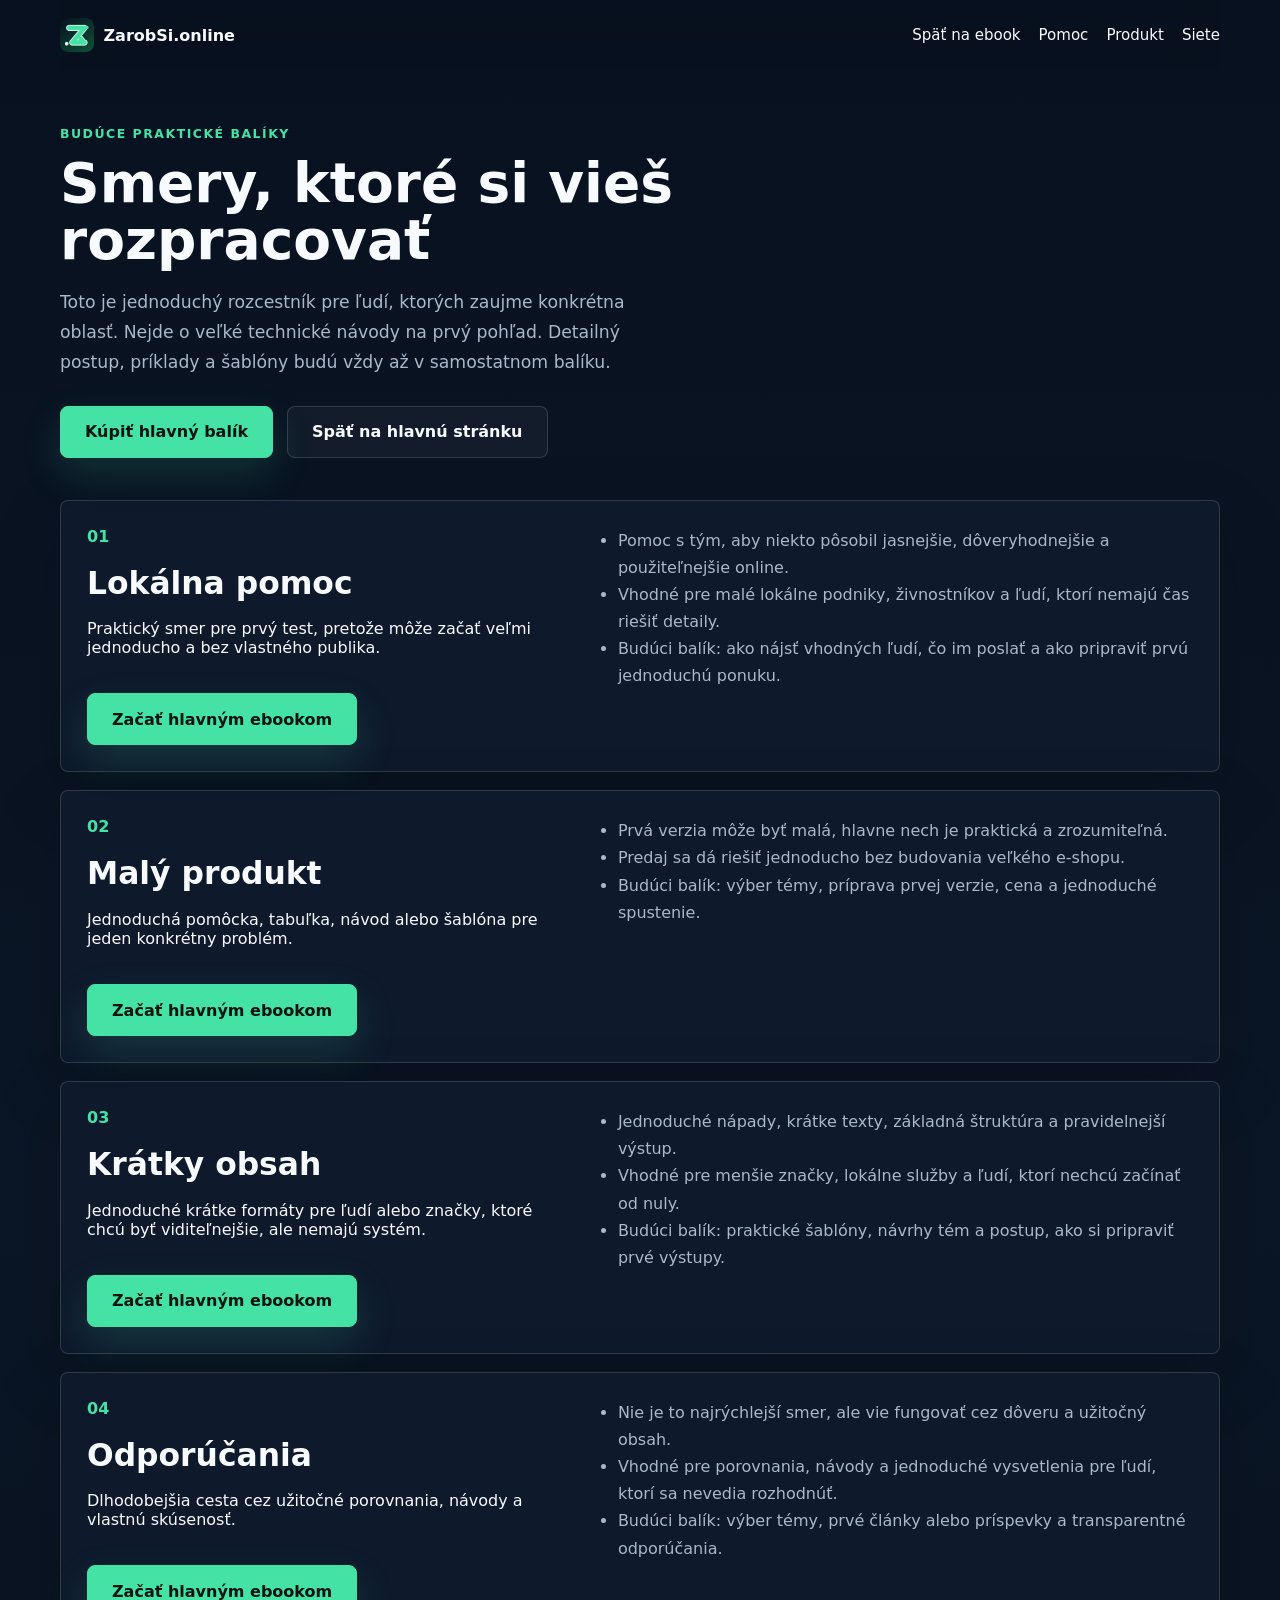
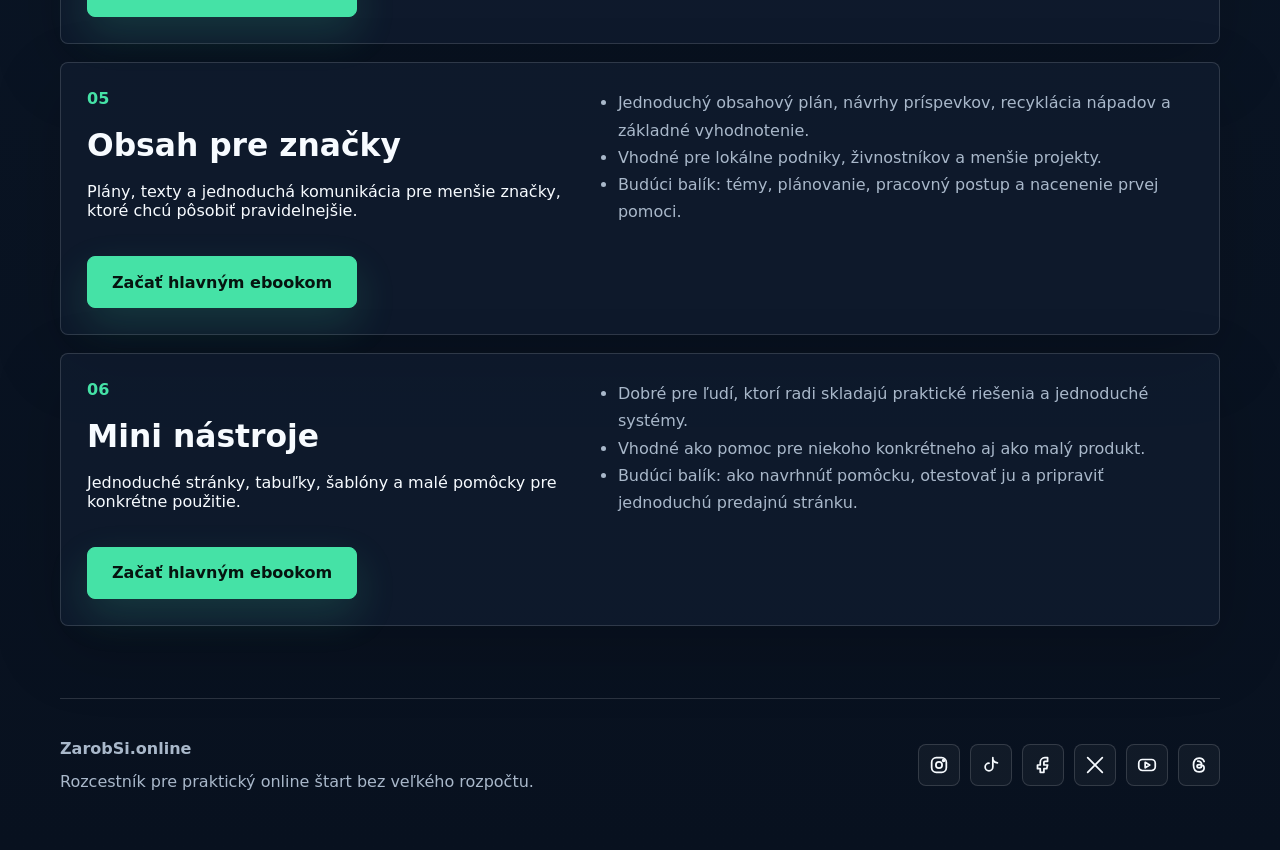
==== kategorie.html @ 27782a42 "Initial Cloudflare Pages site" ====
<!doctype html>
<html lang="sk">
  <head>
    <meta charset="utf-8">
    <meta name="viewport" content="width=device-width, initial-scale=1">
    <title>Smery jednoduchého online štartu | ZarobSi.online</title>
    <meta name="description" content="Prehľad oblastí, z ktorých si začiatočník môže vybrať prvý malý online test bez veľkého rozpočtu a bez zbytočného chaosu.">
    <meta name="robots" content="index, follow, max-snippet:-1, max-image-preview:large">
    <link rel="canonical" href="https://zarobsi.online/kategorie.html">
    <meta property="og:title" content="Smery jednoduchého online štartu | ZarobSi.online">
    <meta property="og:description" content="Vyber si oblasť, ktorú chceš neskôr rozpracovať do praktického balíka.">
    <meta property="og:type" content="website">
    <meta property="og:url" content="https://zarobsi.online/kategorie.html">
    <meta property="og:image" content="https://zarobsi.online/zarobsi-logo-clean-tube.png">
    <link rel="icon" href="/zarobsi-icon-clean-tube.png">
    <link rel="stylesheet" href="styles.css">
  </head>
  <body>
    <header class="nav">
      <a class="brand" href="index.html">
        <img src="/zarobsi-icon-clean-tube.png" alt="" aria-hidden="true">
        <span>ZarobSi.online</span>
      </a>
      <nav aria-label="Hlavná navigácia">
        <a href="index.html#obsah">Späť na ebook</a>
        <a href="#sluzby-pre-male-firmy">Pomoc</a>
        <a href="#digitalne-produkty">Produkt</a>
        <a href="#social">Siete</a>
      </nav>
    </header>

    <main>
      <section class="category-hero">
        <p class="eyebrow">Budúce praktické balíky</p>
        <h1>Smery, ktoré si vieš rozpracovať</h1>
        <p class="lead">Toto je jednoduchý rozcestník pre ľudí, ktorých zaujme konkrétna oblasť. Nejde o veľké technické návody na prvý pohľad. Detailný postup, príklady a šablóny budú vždy až v samostatnom balíku.</p>
        <div class="hero__actions">
          <a class="button" href="PAYHIP_CHECKOUT_LINK" target="_blank" rel="noreferrer">Kúpiť hlavný balík</a>
          <a class="button button--ghost" href="index.html">Späť na hlavnú stránku</a>
        </div>
      </section>

      <section class="category-list" aria-label="Detail kategórií">
        <article class="category-detail" id="sluzby-pre-male-firmy">
          <div>
            <span>01</span>
            <h2>Lokálna pomoc</h2>
            <p>Praktický smer pre prvý test, pretože môže začať veľmi jednoducho a bez vlastného publika.</p>
            <a class="button" href="PAYHIP_CHECKOUT_LINK" target="_blank" rel="noreferrer">Začať hlavným ebookom</a>
          </div>
          <ul>
            <li>Pomoc s tým, aby niekto pôsobil jasnejšie, dôveryhodnejšie a použiteľnejšie online.</li>
            <li>Vhodné pre malé lokálne podniky, živnostníkov a ľudí, ktorí nemajú čas riešiť detaily.</li>
            <li>Budúci balík: ako nájsť vhodných ľudí, čo im poslať a ako pripraviť prvú jednoduchú ponuku.</li>
          </ul>
        </article>

        <article class="category-detail" id="digitalne-produkty">
          <div>
            <span>02</span>
            <h2>Malý produkt</h2>
            <p>Jednoduchá pomôcka, tabuľka, návod alebo šablóna pre jeden konkrétny problém.</p>
            <a class="button" href="PAYHIP_CHECKOUT_LINK" target="_blank" rel="noreferrer">Začať hlavným ebookom</a>
          </div>
          <ul>
            <li>Prvá verzia môže byť malá, hlavne nech je praktická a zrozumiteľná.</li>
            <li>Predaj sa dá riešiť jednoducho bez budovania veľkého e-shopu.</li>
            <li>Budúci balík: výber témy, príprava prvej verzie, cena a jednoduché spustenie.</li>
          </ul>
        </article>

        <article class="category-detail" id="kratke-videa">
          <div>
            <span>03</span>
            <h2>Krátky obsah</h2>
            <p>Jednoduché krátke formáty pre ľudí alebo značky, ktoré chcú byť viditeľnejšie, ale nemajú systém.</p>
            <a class="button" href="PAYHIP_CHECKOUT_LINK" target="_blank" rel="noreferrer">Začať hlavným ebookom</a>
          </div>
          <ul>
            <li>Jednoduché nápady, krátke texty, základná štruktúra a pravidelnejší výstup.</li>
            <li>Vhodné pre menšie značky, lokálne služby a ľudí, ktorí nechcú začínať od nuly.</li>
            <li>Budúci balík: praktické šablóny, návrhy tém a postup, ako si pripraviť prvé výstupy.</li>
          </ul>
        </article>

        <article class="category-detail" id="odporucania">
          <div>
            <span>04</span>
            <h2>Odporúčania</h2>
            <p>Dlhodobejšia cesta cez užitočné porovnania, návody a vlastnú skúsenosť.</p>
            <a class="button" href="PAYHIP_CHECKOUT_LINK" target="_blank" rel="noreferrer">Začať hlavným ebookom</a>
          </div>
          <ul>
            <li>Nie je to najrýchlejší smer, ale vie fungovať cez dôveru a užitočný obsah.</li>
            <li>Vhodné pre porovnania, návody a jednoduché vysvetlenia pre ľudí, ktorí sa nevedia rozhodnúť.</li>
            <li>Budúci balík: výber témy, prvé články alebo príspevky a transparentné odporúčania.</li>
          </ul>
        </article>

        <article class="category-detail" id="socialne-siete">
          <div>
            <span>05</span>
            <h2>Obsah pre značky</h2>
            <p>Plány, texty a jednoduchá komunikácia pre menšie značky, ktoré chcú pôsobiť pravidelnejšie.</p>
            <a class="button" href="PAYHIP_CHECKOUT_LINK" target="_blank" rel="noreferrer">Začať hlavným ebookom</a>
          </div>
          <ul>
            <li>Jednoduchý obsahový plán, návrhy príspevkov, recyklácia nápadov a základné vyhodnotenie.</li>
            <li>Vhodné pre lokálne podniky, živnostníkov a menšie projekty.</li>
            <li>Budúci balík: témy, plánovanie, pracovný postup a nacenenie prvej pomoci.</li>
          </ul>
        </article>

        <article class="category-detail" id="weby-a-sablony">
          <div>
            <span>06</span>
            <h2>Mini nástroje</h2>
            <p>Jednoduché stránky, tabuľky, šablóny a malé pomôcky pre konkrétne použitie.</p>
            <a class="button" href="PAYHIP_CHECKOUT_LINK" target="_blank" rel="noreferrer">Začať hlavným ebookom</a>
          </div>
          <ul>
            <li>Dobré pre ľudí, ktorí radi skladajú praktické riešenia a jednoduché systémy.</li>
            <li>Vhodné ako pomoc pre niekoho konkrétneho aj ako malý produkt.</li>
            <li>Budúci balík: ako navrhnúť pomôcku, otestovať ju a pripraviť jednoduchú predajnú stránku.</li>
          </ul>
        </article>
      </section>
    </main>

    <footer id="social">
      <div>
        <strong>ZarobSi.online</strong>
        <p>Rozcestník pre praktický online štart bez veľkého rozpočtu.</p>
      </div>
      <nav class="social-links" aria-label="Sociálne siete">
        <a href="https://www.instagram.com/zarobsi.online/" target="_blank" rel="noreferrer" aria-label="Instagram ZarobSi.online">
          <svg viewBox="0 0 24 24" aria-hidden="true"><rect x="4" y="4" width="16" height="16" rx="5"></rect><circle cx="12" cy="12" r="3.4"></circle><circle cx="17" cy="7" r="1"></circle></svg>
        </a>
        <a href="https://www.tiktok.com/@zarobsi.online" target="_blank" rel="noreferrer" aria-label="TikTok ZarobSi.online">
          <svg viewBox="0 0 24 24" aria-hidden="true"><path d="M14 4v10.2a4.2 4.2 0 1 1-4.2-4.2"></path><path d="M14 6.5c1.2 2 2.9 3.1 5 3.3"></path></svg>
        </a>
        <a href="https://www.facebook.com/zarobsi.online" target="_blank" rel="noreferrer" aria-label="Facebook ZarobSi.online">
          <svg viewBox="0 0 24 24" aria-hidden="true"><path d="M14 8h3V4h-3c-2.8 0-5 2.2-5 5v3H6v4h3v4h4v-4h3l1-4h-4V9c0-.6.4-1 1-1Z"></path></svg>
        </a>
        <a href="https://x.com/zarobsi_online" target="_blank" rel="noreferrer" aria-label="X ZarobSi.online">
          <svg viewBox="0 0 24 24" aria-hidden="true"><path d="M4 4l16 16"></path><path d="M20 4 4 20"></path></svg>
        </a>
        <a href="https://www.youtube.com/@zarobsi-online" target="_blank" rel="noreferrer" aria-label="YouTube ZarobSi.online">
          <svg viewBox="0 0 24 24" aria-hidden="true"><rect x="3" y="6" width="18" height="12" rx="4"></rect><path d="m10 9 5 3-5 3Z"></path></svg>
        </a>
        <a href="https://www.threads.net/@zarobsi.online" target="_blank" rel="noreferrer" aria-label="Threads ZarobSi.online">
          <svg viewBox="0 0 24 24" aria-hidden="true"><path d="M17.6 8.2c-.8-2.4-2.7-3.7-5.4-3.7-4 0-6.2 2.9-6.2 7.5s2.4 7.5 6.2 7.5c3.1 0 5.4-1.7 5.4-4.2 0-2.3-1.8-3.6-5.3-3.6-1.5 0-2.4.6-2.4 1.6 0 1.1.9 1.8 2.3 1.8 1.7 0 2.8-.9 2.8-2.9 0-2.9-1.7-4.4-4.3-4.4"></path></svg>
        </a>
      </nav>
    </footer>
  </body>
</html>
---- styles.css ----
:root {
  --bg: #08111f;
  --panel: #101c2f;
  --panel-soft: #14243b;
  --text: #f7fbff;
  --muted: #a9b8ca;
  --accent: #45e2a6;
  --accent-2: #8dd8ff;
  --dark: #07101b;
  --line: rgba(255, 255, 255, 0.14);
  --paper: #f7f1e8;
}

* { box-sizing: border-box; }

html { scroll-behavior: smooth; }

body {
  margin: 0;
  background: linear-gradient(180deg, #08111f 0%, #0b1626 48%, #08111f 100%);
  color: var(--text);
  font-family: Inter, ui-sans-serif, system-ui, -apple-system, BlinkMacSystemFont, "Segoe UI", sans-serif;
}

.nav {
  position: sticky;
  top: 0;
  z-index: 10;
  display: flex;
  align-items: center;
  justify-content: space-between;
  width: min(1160px, calc(100% - 32px));
  margin: 0 auto;
  padding: 18px 0;
  background: rgba(8, 17, 31, 0.88);
  backdrop-filter: blur(18px);
}

.brand,
.nav a,
.text-link {
  color: var(--text);
  text-decoration: none;
}

.brand {
  display: inline-flex;
  align-items: center;
  gap: 10px;
  font-weight: 900;
  letter-spacing: 0;
}

.brand img {
  width: 34px;
  height: 34px;
  border-radius: 8px;
}

.nav nav {
  display: flex;
  gap: 18px;
  color: var(--muted);
  font-size: 0.94rem;
}

main {
  width: min(1160px, calc(100% - 32px));
  margin: 0 auto;
}

.hero {
  display: grid;
  grid-template-columns: minmax(0, 0.95fr) minmax(360px, 1.05fr);
  gap: 42px;
  align-items: center;
  min-height: auto;
  padding: 48px 0 72px;
}

.eyebrow {
  margin: 0 0 14px;
  color: var(--accent);
  font-size: 0.78rem;
  font-weight: 900;
  letter-spacing: 0.12em;
  text-transform: uppercase;
}

h1,
h2,
h3,
p { margin-top: 0; }

h1 {
  max-width: 620px;
  margin-bottom: 20px;
  font-size: clamp(2.55rem, 4.3vw, 4.15rem);
  line-height: 1.03;
  letter-spacing: 0;
  overflow-wrap: anywhere;
}

h2 {
  margin-bottom: 18px;
  font-size: clamp(1.55rem, 2.45vw, 2.35rem);
  line-height: 1.14;
  letter-spacing: 0;
  overflow-wrap: anywhere;
}

h3 { margin-bottom: 10px; }

.lead,
.section p,
footer {
  color: var(--muted);
  line-height: 1.72;
}

.lead {
  max-width: 620px;
  font-size: clamp(1rem, 1.35vw, 1.15rem);
}

.hero__actions {
  display: flex;
  flex-wrap: wrap;
  gap: 14px;
  margin-top: 28px;
}

.button {
  display: inline-flex;
  align-items: center;
  justify-content: center;
  min-height: 52px;
  padding: 0 24px;
  border: 1px solid var(--accent);
  border-radius: 8px;
  background: var(--accent);
  color: #06140f;
  font-weight: 900;
  text-decoration: none;
  box-shadow: 0 16px 40px rgba(69, 226, 166, 0.16);
}

.button--ghost {
  background: rgba(255, 255, 255, 0.04);
  color: var(--text);
  border-color: var(--line);
  box-shadow: none;
}

.trust-row {
  display: flex;
  flex-wrap: wrap;
  gap: 10px;
  margin-top: 22px;
}

.trust-row span,
.tag {
  display: inline-flex;
  padding: 8px 12px;
  border: 1px solid var(--line);
  border-radius: 8px;
  background: rgba(255, 255, 255, 0.05);
  color: var(--muted);
  font-size: 0.9rem;
}

.product-card {
  position: relative;
  display: grid;
  gap: 16px;
}

.logo-strip {
  width: min(100%, 420px);
  height: auto;
}

.book {
  min-height: 340px;
  padding: 30px;
  border: 1px solid rgba(255, 255, 255, 0.16);
  border-radius: 8px;
  background:
    linear-gradient(135deg, rgba(255, 255, 255, 0.14), transparent 32%),
    linear-gradient(145deg, #f4eadb 0%, #fbf7ef 44%, #bdf7db 140%);
  color: #0f172a;
  box-shadow: 0 34px 90px rgba(0, 0, 0, 0.34);
}

.book span {
  display: inline-flex;
  margin-bottom: 54px;
  padding: 8px 12px;
  border-radius: 8px;
  background: #0f766e;
  color: #ffffff;
  font-weight: 900;
}

.book h2 {
  max-width: 330px;
  color: #0f172a;
  font-size: clamp(1.85rem, 2.45vw, 2.55rem);
}

.book p { max-width: 330px; color: #334155; }

.card-note,
.sample-box,
article,
.bonus-list div,
.price,
.problem,
.answer-panel {
  border: 1px solid var(--line);
  border-radius: 8px;
  background: rgba(16, 28, 47, 0.78);
  box-shadow: 0 24px 70px rgba(0, 0, 0, 0.18);
}

.card-note { padding: 22px; }

.card-note p { margin: 8px 0 0; color: var(--muted); line-height: 1.6; }

.section {
  padding: 72px 0;
  border-top: 1px solid var(--line);
}

.problem { padding: 34px; }

.problem h2 { max-width: 920px; }

.stats {
  display: grid;
  grid-template-columns: repeat(3, 1fr);
  gap: 1px;
  margin: 28px 0 60px;
  border: 1px solid var(--line);
  border-radius: 8px;
  background: var(--line);
  overflow: hidden;
}

.stats div {
  padding: 24px;
  background: rgba(16, 28, 47, 0.86);
}

.stats strong {
  display: block;
  margin-bottom: 8px;
  color: var(--accent);
  font-size: clamp(1.45rem, 2.2vw, 1.95rem);
  letter-spacing: 0;
  overflow-wrap: anywhere;
}

.stats span { color: var(--muted); }

.split {
  display: grid;
  grid-template-columns: 0.92fr 1.08fr;
  gap: 36px;
  align-items: center;
}

.reverse { grid-template-columns: 1.05fr 0.95fr; }

.sample-box { padding: 28px; }

.sample-box h3 {
  margin-top: 18px;
  font-size: clamp(1.15rem, 1.65vw, 1.55rem);
  line-height: 1.22;
  letter-spacing: 0;
}

.answer-panel {
  display: grid;
  grid-template-columns: 0.82fr 1.18fr;
  gap: 26px;
  padding: 30px;
}

.answer-grid {
  display: grid;
  gap: 14px;
}

.simple-fit {
  display: grid;
  grid-template-columns: 0.86fr 1.14fr;
  gap: 28px;
  align-items: start;
}

.fit-list {
  display: grid;
  gap: 14px;
}

.fit-list div {
  padding: 20px;
  border: 1px solid var(--line);
  border-radius: 8px;
  background: rgba(255, 255, 255, 0.045);
}

.fit-list strong {
  display: block;
  margin-bottom: 8px;
  color: var(--text);
  font-size: 1.06rem;
}

.fit-list span {
  color: var(--muted);
  line-height: 1.62;
}

.answer-grid article {
  padding: 20px;
  background: rgba(255, 255, 255, 0.035);
  box-shadow: none;
}

.section-intro {
  max-width: 740px;
  margin-bottom: 28px;
}

.old-price {
  color: var(--muted);
  text-decoration: line-through;
  text-decoration-thickness: 3px;
  white-space: nowrap;
}

.grid {
  display: grid;
  grid-template-columns: repeat(3, 1fr);
  gap: 16px;
}

article { padding: 22px; }

article span {
  display: inline-flex;
  margin-bottom: 20px;
  color: var(--accent);
  font-weight: 900;
}

article p { margin-bottom: 18px; }

.text-link {
  display: inline-flex;
  align-items: center;
  min-height: 38px;
  color: var(--accent);
  font-weight: 900;
}

.text-link::after {
  content: ">";
  margin-left: 8px;
}

.bonus-list {
  display: grid;
  gap: 16px;
}

.bonus-list div { padding: 20px; }

.bonus-list strong {
  display: block;
  margin-bottom: 8px;
  color: var(--accent);
}

.bonus-list span { color: var(--muted); line-height: 1.6; }

.price {
  margin: 58px 0;
  padding: 38px;
  text-align: center;
}

.price p {
  max-width: 660px;
  margin-right: auto;
  margin-left: auto;
}

.price small {
  display: block;
  margin-top: 16px;
  color: var(--muted);
}

.faq details {
  border-top: 1px solid var(--line);
  padding: 22px 0;
}

.faq summary {
  cursor: pointer;
  font-size: 1.1rem;
  font-weight: 900;
}

.faq p { margin: 14px 0 0; }

.category-hero {
  padding: 56px 0 42px;
}

.category-list {
  display: grid;
  gap: 18px;
  padding-bottom: 72px;
}

.category-detail {
  display: grid;
  grid-template-columns: 0.9fr 1.1fr;
  gap: 24px;
  padding: 26px;
  border: 1px solid var(--line);
  border-radius: 8px;
  background: rgba(16, 28, 47, 0.78);
}

.category-detail ul {
  margin: 0;
  padding-left: 20px;
  color: var(--muted);
  line-height: 1.7;
}

.category-detail .button {
  margin-top: 18px;
}

footer {
  display: flex;
  align-items: center;
  justify-content: space-between;
  gap: 24px;
  width: min(1160px, calc(100% - 32px));
  margin: 0 auto;
  padding: 36px 0 54px;
  border-top: 1px solid var(--line);
}

footer p { margin: 6px 0 0; }

.social-links {
  display: flex;
  flex-wrap: wrap;
  gap: 10px;
}

.social-links a {
  display: inline-flex;
  align-items: center;
  justify-content: center;
  width: 42px;
  height: 42px;
  border: 1px solid var(--line);
  border-radius: 8px;
  color: var(--text);
  background: rgba(255, 255, 255, 0.04);
}

.social-links svg {
  width: 22px;
  height: 22px;
  fill: none;
  stroke: currentColor;
  stroke-width: 1.9;
  stroke-linecap: round;
  stroke-linejoin: round;
}

@media (max-width: 900px) {
  .hero,
  .split,
  .reverse,
  .grid,
  .stats,
  .answer-panel,
  .simple-fit,
  .category-detail {
    grid-template-columns: 1fr;
  }

  .nav nav { display: none; }

  .hero {
    min-height: auto;
    padding: 34px 0 52px;
  }

  h1 {
    font-size: clamp(2rem, 8.8vw, 3rem);
    line-height: 1.06;
  }

  h2 {
    font-size: clamp(1.35rem, 5.8vw, 2rem);
  }

  .lead {
    font-size: 1rem;
  }

  .book { min-height: 300px; }

  .book span { margin-bottom: 42px; }

  .section { padding: 48px 0; }

  .problem,
  .price,
  .answer-panel,
  .category-detail { padding: 24px; }

  footer {
    align-items: flex-start;
    flex-direction: column;
  }
}
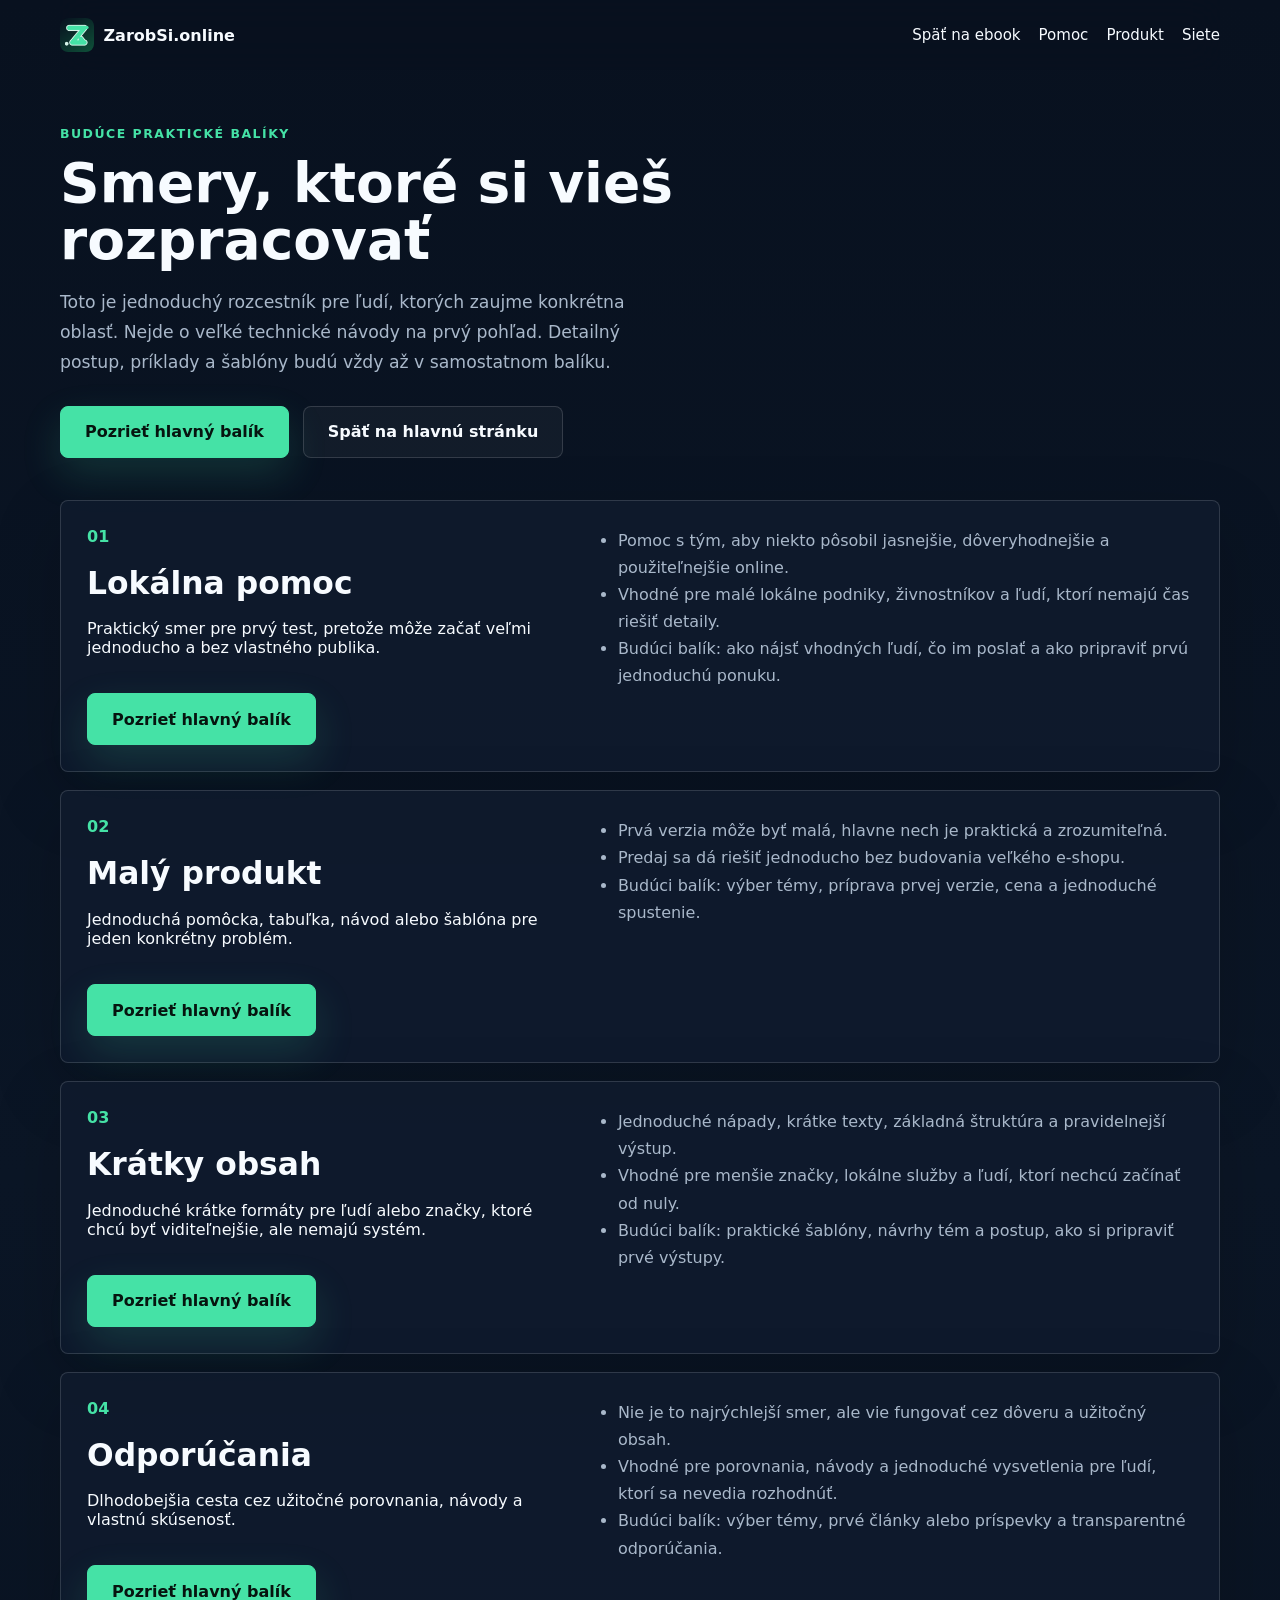
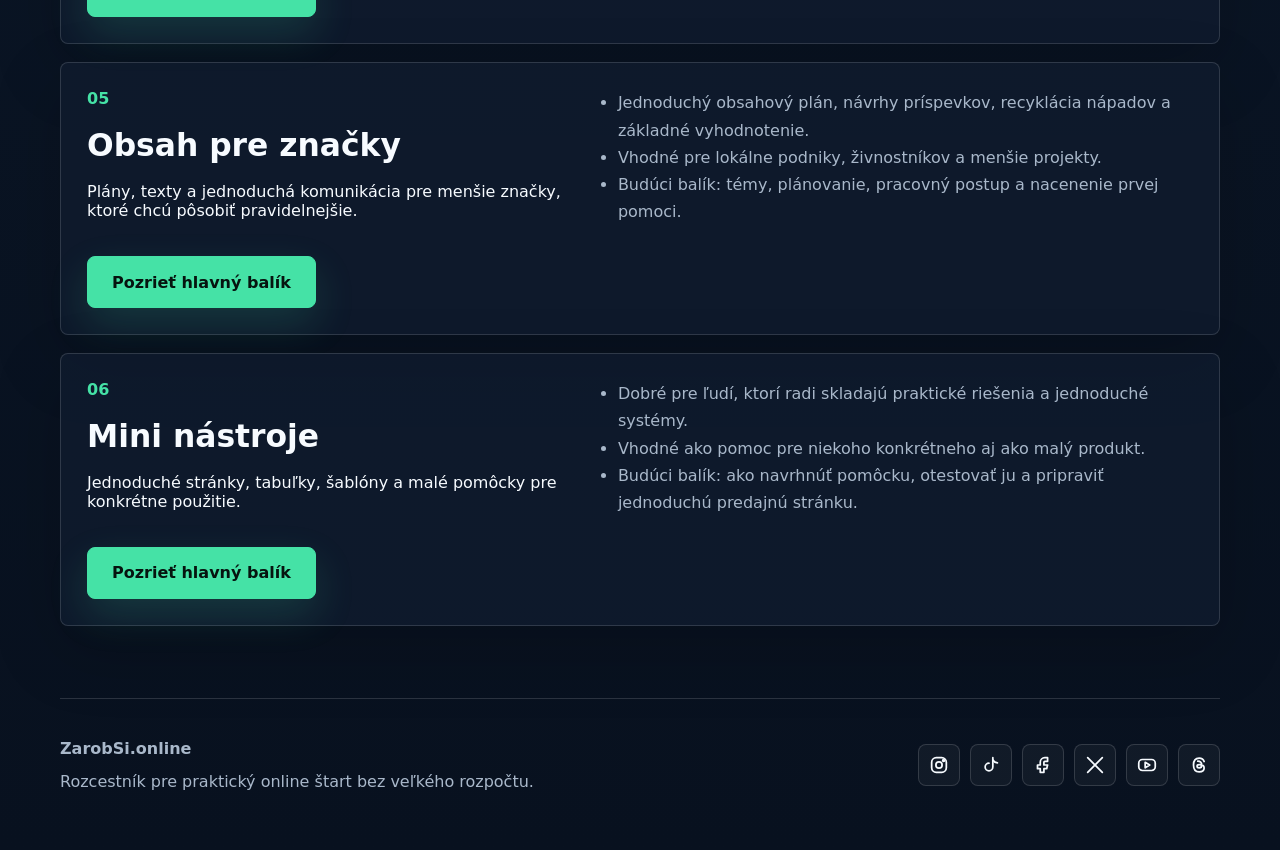
==== commit edf7a2eb: "Deploy revised sales page" ====
--- a/kategorie.html
+++ b/kategorie.html
@@ -6,23 +6,23 @@
     <title>Smery jednoduchého online štartu | ZarobSi.online</title>
     <meta name="description" content="Prehľad oblastí, z ktorých si začiatočník môže vybrať prvý malý online test bez veľkého rozpočtu a bez zbytočného chaosu.">
     <meta name="robots" content="index, follow, max-snippet:-1, max-image-preview:large">
-    <link rel="canonical" href="https://zarobsi.online/kategorie.html">
+    <link rel="canonical" href="https://zarobsi.online/kategorie">
     <meta property="og:title" content="Smery jednoduchého online štartu | ZarobSi.online">
     <meta property="og:description" content="Vyber si oblasť, ktorú chceš neskôr rozpracovať do praktického balíka.">
     <meta property="og:type" content="website">
-    <meta property="og:url" content="https://zarobsi.online/kategorie.html">
+    <meta property="og:url" content="https://zarobsi.online/kategorie">
     <meta property="og:image" content="https://zarobsi.online/zarobsi-logo-clean-tube.png">
     <link rel="icon" href="/zarobsi-icon-clean-tube.png">
     <link rel="stylesheet" href="styles.css">
   </head>
   <body>
     <header class="nav">
-      <a class="brand" href="index.html">
+      <a class="brand" href="/">
         <img src="/zarobsi-icon-clean-tube.png" alt="" aria-hidden="true">
         <span>ZarobSi.online</span>
       </a>
       <nav aria-label="Hlavná navigácia">
-        <a href="index.html#obsah">Späť na ebook</a>
+        <a href="/#obsah">Späť na ebook</a>
         <a href="#sluzby-pre-male-firmy">Pomoc</a>
         <a href="#digitalne-produkty">Produkt</a>
         <a href="#social">Siete</a>
@@ -35,8 +35,8 @@
         <h1>Smery, ktoré si vieš rozpracovať</h1>
         <p class="lead">Toto je jednoduchý rozcestník pre ľudí, ktorých zaujme konkrétna oblasť. Nejde o veľké technické návody na prvý pohľad. Detailný postup, príklady a šablóny budú vždy až v samostatnom balíku.</p>
         <div class="hero__actions">
-          <a class="button" href="PAYHIP_CHECKOUT_LINK" target="_blank" rel="noreferrer">Kúpiť hlavný balík</a>
-          <a class="button button--ghost" href="index.html">Späť na hlavnú stránku</a>
+          <a class="button" href="/#cena">Pozrieť hlavný balík</a>
+          <a class="button button--ghost" href="/">Späť na hlavnú stránku</a>
         </div>
       </section>
 
@@ -46,7 +46,7 @@
             <span>01</span>
             <h2>Lokálna pomoc</h2>
             <p>Praktický smer pre prvý test, pretože môže začať veľmi jednoducho a bez vlastného publika.</p>
-            <a class="button" href="PAYHIP_CHECKOUT_LINK" target="_blank" rel="noreferrer">Začať hlavným ebookom</a>
+            <a class="button" href="/#cena">Pozrieť hlavný balík</a>
           </div>
           <ul>
             <li>Pomoc s tým, aby niekto pôsobil jasnejšie, dôveryhodnejšie a použiteľnejšie online.</li>
@@ -60,7 +60,7 @@
             <span>02</span>
             <h2>Malý produkt</h2>
             <p>Jednoduchá pomôcka, tabuľka, návod alebo šablóna pre jeden konkrétny problém.</p>
-            <a class="button" href="PAYHIP_CHECKOUT_LINK" target="_blank" rel="noreferrer">Začať hlavným ebookom</a>
+            <a class="button" href="/#cena">Pozrieť hlavný balík</a>
           </div>
           <ul>
             <li>Prvá verzia môže byť malá, hlavne nech je praktická a zrozumiteľná.</li>
@@ -74,7 +74,7 @@
             <span>03</span>
             <h2>Krátky obsah</h2>
             <p>Jednoduché krátke formáty pre ľudí alebo značky, ktoré chcú byť viditeľnejšie, ale nemajú systém.</p>
-            <a class="button" href="PAYHIP_CHECKOUT_LINK" target="_blank" rel="noreferrer">Začať hlavným ebookom</a>
+            <a class="button" href="/#cena">Pozrieť hlavný balík</a>
           </div>
           <ul>
             <li>Jednoduché nápady, krátke texty, základná štruktúra a pravidelnejší výstup.</li>
@@ -88,7 +88,7 @@
             <span>04</span>
             <h2>Odporúčania</h2>
             <p>Dlhodobejšia cesta cez užitočné porovnania, návody a vlastnú skúsenosť.</p>
-            <a class="button" href="PAYHIP_CHECKOUT_LINK" target="_blank" rel="noreferrer">Začať hlavným ebookom</a>
+            <a class="button" href="/#cena">Pozrieť hlavný balík</a>
           </div>
           <ul>
             <li>Nie je to najrýchlejší smer, ale vie fungovať cez dôveru a užitočný obsah.</li>
@@ -102,7 +102,7 @@
             <span>05</span>
             <h2>Obsah pre značky</h2>
             <p>Plány, texty a jednoduchá komunikácia pre menšie značky, ktoré chcú pôsobiť pravidelnejšie.</p>
-            <a class="button" href="PAYHIP_CHECKOUT_LINK" target="_blank" rel="noreferrer">Začať hlavným ebookom</a>
+            <a class="button" href="/#cena">Pozrieť hlavný balík</a>
           </div>
           <ul>
             <li>Jednoduchý obsahový plán, návrhy príspevkov, recyklácia nápadov a základné vyhodnotenie.</li>
@@ -116,7 +116,7 @@
             <span>06</span>
             <h2>Mini nástroje</h2>
             <p>Jednoduché stránky, tabuľky, šablóny a malé pomôcky pre konkrétne použitie.</p>
-            <a class="button" href="PAYHIP_CHECKOUT_LINK" target="_blank" rel="noreferrer">Začať hlavným ebookom</a>
+            <a class="button" href="/#cena">Pozrieť hlavný balík</a>
           </div>
           <ul>
             <li>Dobré pre ľudí, ktorí radi skladajú praktické riešenia a jednoduché systémy.</li>
--- a/styles.css
+++ b/styles.css
@@ -47,7 +47,7 @@
   display: inline-flex;
   align-items: center;
   gap: 10px;
-  font-weight: 900;
+  font-weight: 750;
   letter-spacing: 0;
 }
 
@@ -82,7 +82,7 @@
   margin: 0 0 14px;
   color: var(--accent);
   font-size: 0.78rem;
-  font-weight: 900;
+  font-weight: 700;
   letter-spacing: 0.12em;
   text-transform: uppercase;
 }
@@ -96,6 +96,7 @@
   max-width: 620px;
   margin-bottom: 20px;
   font-size: clamp(2.55rem, 4.3vw, 4.15rem);
+  font-weight: 720;
   line-height: 1.03;
   letter-spacing: 0;
   overflow-wrap: anywhere;
@@ -104,12 +105,18 @@
 h2 {
   margin-bottom: 18px;
   font-size: clamp(1.55rem, 2.45vw, 2.35rem);
+  font-weight: 680;
   line-height: 1.14;
   letter-spacing: 0;
   overflow-wrap: anywhere;
 }
 
-h3 { margin-bottom: 10px; }
+h3 {
+  margin-bottom: 10px;
+  font-weight: 650;
+}
+
+strong { font-weight: 650; }
 
 .lead,
 .section p,
@@ -140,7 +147,7 @@
   border-radius: 8px;
   background: var(--accent);
   color: #06140f;
-  font-weight: 900;
+  font-weight: 750;
   text-decoration: none;
   box-shadow: 0 16px 40px rgba(69, 226, 166, 0.16);
 }
@@ -200,7 +207,7 @@
   border-radius: 8px;
   background: #0f766e;
   color: #ffffff;
-  font-weight: 900;
+  font-weight: 700;
 }
 
 .book h2 {
@@ -355,7 +362,7 @@
   display: inline-flex;
   margin-bottom: 20px;
   color: var(--accent);
-  font-weight: 900;
+  font-weight: 700;
 }
 
 article p { margin-bottom: 18px; }
@@ -365,7 +372,7 @@
   align-items: center;
   min-height: 38px;
   color: var(--accent);
-  font-weight: 900;
+  font-weight: 700;
 }
 
 .text-link::after {
@@ -414,7 +421,7 @@
 .faq summary {
   cursor: pointer;
   font-size: 1.1rem;
-  font-weight: 900;
+  font-weight: 680;
 }
 
 .faq p { margin: 14px 0 0; }
@@ -539,3 +546,594 @@
     flex-direction: column;
   }
 }
+
+/* Revised sales page. Category pages keep the original dark layout. */
+.home {
+  --home-ink: #15211c;
+  --home-muted: #56635d;
+  --home-paper: #ffffff;
+  --home-soft: #edf4f0;
+  --home-line: #d8e1dc;
+  --home-dark: #0d1916;
+  --home-accent: #20b982;
+  background: #f7f9f8;
+  color: var(--home-ink);
+}
+
+.home .site-header {
+  position: sticky;
+  top: 0;
+  z-index: 20;
+  border-bottom: 1px solid var(--home-line);
+  background: rgba(255, 255, 255, 0.94);
+  backdrop-filter: blur(16px);
+}
+
+.home .nav {
+  position: static;
+  padding: 14px 0;
+  background: transparent;
+  backdrop-filter: none;
+}
+
+.home .brand,
+.home .nav a {
+  color: var(--home-ink);
+}
+
+.home .nav nav {
+  color: var(--home-muted);
+}
+
+.home main {
+  width: 100%;
+  margin: 0;
+}
+
+.home .wrap {
+  width: min(1120px, calc(100% - 40px));
+  margin: 0 auto;
+}
+
+.home .hero {
+  display: block;
+  padding: 64px 0 72px;
+  background: var(--home-dark);
+}
+
+.home .hero-grid {
+  display: grid;
+  grid-template-columns: minmax(0, 1.08fr) minmax(380px, 0.92fr);
+  gap: 64px;
+  align-items: center;
+}
+
+.home .hero h1 {
+  max-width: 680px;
+  margin-bottom: 22px;
+  color: #ffffff;
+  font-size: 3.55rem;
+  font-weight: 720;
+  line-height: 1.03;
+}
+
+.home .hero .lead {
+  max-width: 640px;
+  color: #c6d3cd;
+  font-size: 1.12rem;
+  line-height: 1.7;
+}
+
+.home .eyebrow {
+  color: var(--home-accent);
+  letter-spacing: 0.08em;
+}
+
+.home .hero__actions {
+  margin-top: 30px;
+}
+
+.home .button {
+  border-color: var(--home-accent);
+  background: var(--home-accent);
+  color: #07140f;
+  font-weight: 720;
+  box-shadow: 0 14px 32px rgba(32, 185, 130, 0.2);
+}
+
+.home .button:hover {
+  background: #31c993;
+  border-color: #31c993;
+}
+
+.home .button--ghost {
+  border-color: rgba(255, 255, 255, 0.24);
+  background: transparent;
+  color: #ffffff;
+  box-shadow: none;
+}
+
+.home .quiet-trust {
+  display: flex;
+  flex-wrap: wrap;
+  gap: 10px 22px;
+  margin: 24px 0 0;
+  padding: 0;
+  color: #aebcb6;
+  font-size: 0.9rem;
+  list-style: none;
+}
+
+.home .quiet-trust li {
+  position: relative;
+  padding-left: 16px;
+}
+
+.home .quiet-trust li::before {
+  position: absolute;
+  left: 0;
+  color: var(--home-accent);
+  content: "✓";
+}
+
+.home .product-card {
+  gap: 12px;
+}
+
+.home .book {
+  min-height: 390px;
+  padding: 34px;
+  border-color: rgba(255, 255, 255, 0.26);
+  background: #f6f0e7;
+  box-shadow: 0 32px 70px rgba(0, 0, 0, 0.32);
+}
+
+.home .book span {
+  margin-bottom: 62px;
+  background: #14765d;
+}
+
+.home .book h2 {
+  margin-bottom: 14px;
+  font-size: 2.15rem;
+}
+
+.home .book p {
+  margin-bottom: 22px;
+  line-height: 1.62;
+}
+
+.home .book-price {
+  display: flex;
+  align-items: baseline;
+  gap: 12px;
+}
+
+.home .book-price s {
+  color: #718078;
+}
+
+.home .book-price strong {
+  color: #0f6e53;
+  font-size: 1.6rem;
+}
+
+.home .value-band {
+  border-bottom: 1px solid #cddbd4;
+  background: #dfeee7;
+}
+
+.home .value-grid {
+  display: grid;
+  grid-template-columns: repeat(5, 1fr);
+}
+
+.home .value-grid div {
+  min-width: 0;
+  padding: 24px 18px;
+  border-right: 1px solid #c8d9d1;
+}
+
+.home .value-grid div:last-child {
+  border-right: 0;
+}
+
+.home .value-grid strong,
+.home .value-grid span {
+  display: block;
+}
+
+.home .value-grid strong {
+  margin-bottom: 5px;
+  color: #0c7658;
+  font-size: 1.55rem;
+}
+
+.home .value-grid span {
+  color: #40534a;
+  font-size: 0.88rem;
+  line-height: 1.4;
+}
+
+.home .section {
+  padding: 78px 0;
+  border-top: 0;
+  background: var(--home-paper);
+}
+
+.home .section--soft {
+  background: var(--home-soft);
+}
+
+.home .section--ink {
+  background: #16231e;
+  color: #ffffff;
+}
+
+.home .section h2 {
+  max-width: 780px;
+  color: var(--home-ink);
+  font-size: 2.35rem;
+  line-height: 1.13;
+}
+
+.home .section p {
+  color: var(--home-muted);
+  line-height: 1.72;
+}
+
+.home .section--ink h2 {
+  color: #ffffff;
+}
+
+.home .section--ink p {
+  color: #bfcbc5;
+}
+
+.home .simple-fit {
+  grid-template-columns: minmax(0, 0.9fr) minmax(0, 1.1fr);
+  gap: 72px;
+}
+
+.home .fit-list {
+  gap: 12px;
+}
+
+.home .fit-list div {
+  padding: 20px 0 20px 26px;
+  border: 0;
+  border-left: 3px solid var(--home-accent);
+  border-radius: 0;
+  background: transparent;
+}
+
+.home .fit-list strong {
+  color: var(--home-ink);
+}
+
+.home .fit-list span {
+  color: var(--home-muted);
+}
+
+.home .section-heading {
+  max-width: 780px;
+  margin-bottom: 34px;
+}
+
+.home .deliverables {
+  display: grid;
+  grid-template-columns: repeat(3, 1fr);
+  gap: 16px;
+}
+
+.home .deliverables article {
+  min-height: 238px;
+  padding: 24px;
+  border: 1px solid var(--home-line);
+  border-radius: 8px;
+  background: #ffffff;
+  box-shadow: 0 12px 30px rgba(30, 52, 43, 0.06);
+}
+
+.home .deliverables article span {
+  margin-bottom: 30px;
+  color: #0e8d68;
+}
+
+.home .deliverables h3 {
+  color: var(--home-ink);
+  font-size: 1.08rem;
+  line-height: 1.35;
+}
+
+.home .deliverables p {
+  margin-bottom: 0;
+  font-size: 0.96rem;
+}
+
+.home .sample-layout {
+  display: grid;
+  grid-template-columns: 0.85fr 1.15fr;
+  gap: 64px;
+  align-items: center;
+}
+
+.home blockquote {
+  margin: 0;
+  padding: 32px;
+  border-left: 4px solid var(--home-accent);
+  background: #f1f4f2;
+  color: var(--home-ink);
+}
+
+.home blockquote span {
+  display: block;
+  margin-bottom: 18px;
+  color: #157456;
+  font-size: 0.82rem;
+  font-weight: 700;
+  text-transform: uppercase;
+}
+
+.home blockquote p {
+  margin: 0;
+  color: var(--home-ink) !important;
+  font-size: 1.28rem;
+  line-height: 1.55;
+}
+
+.home .process-layout {
+  display: grid;
+  grid-template-columns: 0.9fr 1.1fr;
+  gap: 70px;
+  align-items: start;
+}
+
+.home .process-list {
+  margin: 0;
+  padding: 0;
+  list-style: none;
+}
+
+.home .process-list li {
+  display: grid;
+  grid-template-columns: 46px 1fr;
+  gap: 18px;
+  padding: 22px 0;
+  border-top: 1px solid var(--home-line);
+}
+
+.home .process-list li:last-child {
+  border-bottom: 1px solid var(--home-line);
+}
+
+.home .process-list > li > span {
+  display: inline-flex;
+  align-items: center;
+  justify-content: center;
+  width: 40px;
+  height: 40px;
+  border-radius: 50%;
+  background: #d8f4e8;
+  color: #0b7858;
+  font-weight: 720;
+}
+
+.home .process-list strong {
+  display: block;
+  margin-bottom: 5px;
+  font-size: 1.06rem;
+}
+
+.home .process-list p {
+  margin: 0;
+}
+
+.home .category-links {
+  display: grid;
+  grid-template-columns: repeat(3, 1fr);
+  gap: 12px;
+}
+
+.home .category-links a {
+  display: flex;
+  align-items: center;
+  justify-content: space-between;
+  min-height: 62px;
+  padding: 0 20px;
+  border: 1px solid var(--home-line);
+  border-radius: 8px;
+  background: #ffffff;
+  color: var(--home-ink);
+  font-weight: 680;
+  text-decoration: none;
+}
+
+.home .category-links a::after {
+  color: #0b8b65;
+  content: "→";
+}
+
+.home .price-box {
+  display: grid;
+  grid-template-columns: 1fr auto;
+  gap: 60px;
+  align-items: center;
+  padding: 42px;
+  border-radius: 8px;
+  background: #16231e;
+  color: #ffffff;
+}
+
+.home .price-box h2 {
+  color: #ffffff;
+}
+
+.home .price-box p {
+  max-width: 620px;
+  margin-bottom: 0;
+  color: #bcc9c3;
+}
+
+.home .price-buy {
+  display: grid;
+  min-width: 270px;
+  justify-items: stretch;
+  text-align: center;
+}
+
+.home .regular-price {
+  color: #aab8b1;
+  font-size: 0.9rem;
+}
+
+.home .price-buy > strong {
+  margin: 8px 0 20px;
+  color: #65e0b2;
+  font-size: 3rem;
+  line-height: 1;
+}
+
+.home .price-buy small {
+  margin-top: 12px;
+  color: #aab8b1;
+}
+
+.home .faq-layout {
+  display: grid;
+  grid-template-columns: 0.7fr 1.3fr;
+  gap: 70px;
+}
+
+.home .faq details {
+  border-color: var(--home-line);
+}
+
+.home .faq summary {
+  color: var(--home-ink);
+}
+
+.home footer {
+  width: 100%;
+  padding: 38px max(20px, calc((100% - 1120px) / 2)) 48px;
+  border-top: 0;
+  background: #0d1916;
+  color: #ffffff;
+}
+
+.home footer p {
+  color: #aebcb6;
+}
+
+.home .footer-email {
+  color: #65e0b2;
+  text-decoration: none;
+}
+
+.home .social-links a {
+  border-color: rgba(255, 255, 255, 0.18);
+  color: #ffffff;
+}
+
+@media (max-width: 900px) {
+  .home .wrap {
+    width: min(100% - 32px, 700px);
+  }
+
+  .home .hero {
+    padding: 42px 0 50px;
+  }
+
+  .home .hero-grid,
+  .home .simple-fit,
+  .home .sample-layout,
+  .home .process-layout,
+  .home .price-box,
+  .home .faq-layout {
+    grid-template-columns: 1fr;
+  }
+
+  .home .hero-grid {
+    gap: 38px;
+  }
+
+  .home .hero h1 {
+    font-size: 2.45rem;
+  }
+
+  .home .hero .lead {
+    font-size: 1rem;
+  }
+
+  .home .hero__actions {
+    align-items: stretch;
+    flex-direction: column;
+  }
+
+  .home .hero__actions .button {
+    width: 100%;
+  }
+
+  .home .book {
+    min-height: 315px;
+  }
+
+  .home .book span {
+    margin-bottom: 42px;
+  }
+
+  .home .value-grid {
+    grid-template-columns: repeat(2, 1fr);
+  }
+
+  .home .value-grid div,
+  .home .value-grid div:last-child {
+    border-right: 1px solid #c8d9d1;
+    border-bottom: 1px solid #c8d9d1;
+  }
+
+  .home .value-grid div:nth-child(even) {
+    border-right: 0;
+  }
+
+  .home .section {
+    padding: 54px 0;
+  }
+
+  .home .section h2 {
+    font-size: 1.82rem;
+  }
+
+  .home .deliverables,
+  .home .category-links {
+    grid-template-columns: 1fr;
+  }
+
+  .home .deliverables article {
+    min-height: 0;
+  }
+
+  .home .sample-layout,
+  .home .process-layout,
+  .home .simple-fit,
+  .home .faq-layout {
+    gap: 32px;
+  }
+
+  .home blockquote {
+    padding: 24px;
+  }
+
+  .home blockquote p {
+    font-size: 1.08rem;
+  }
+
+  .home .price-box {
+    gap: 32px;
+    padding: 28px 22px;
+  }
+
+  .home .price-buy {
+    min-width: 0;
+  }
+}
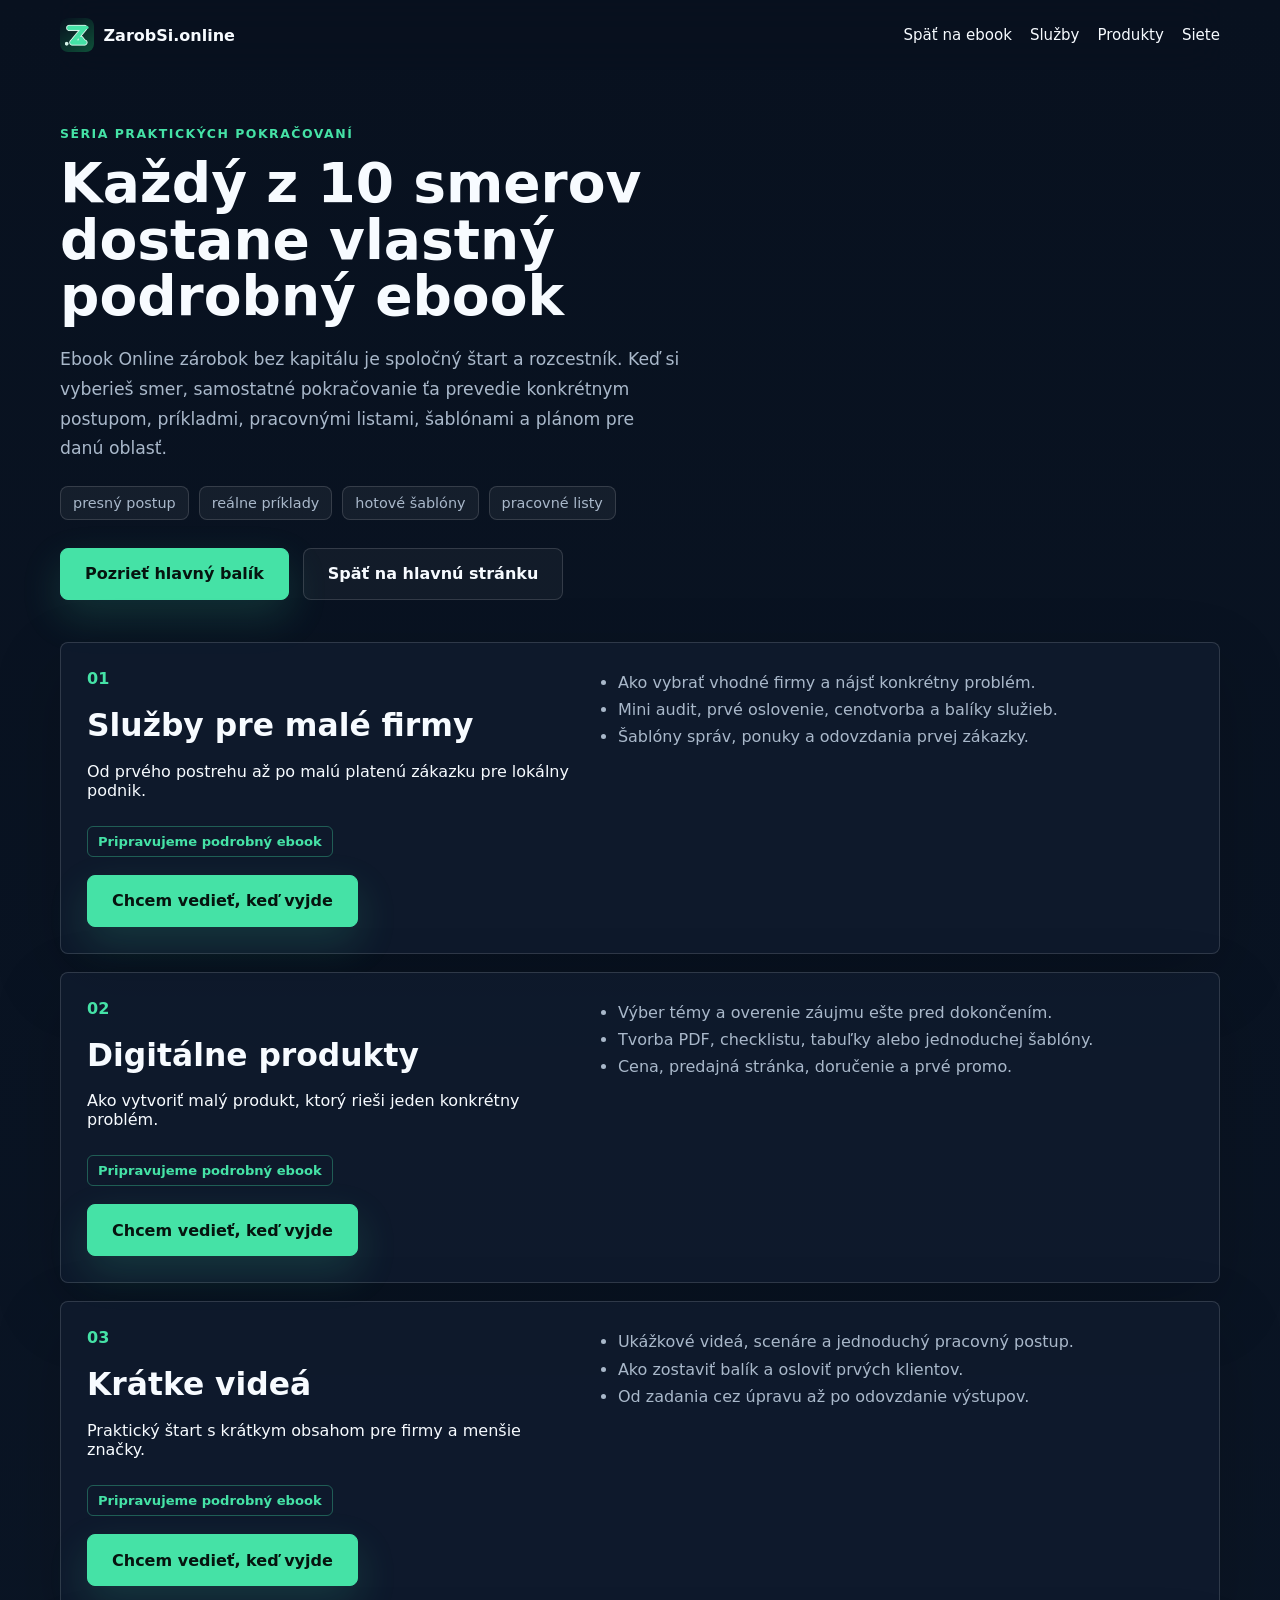
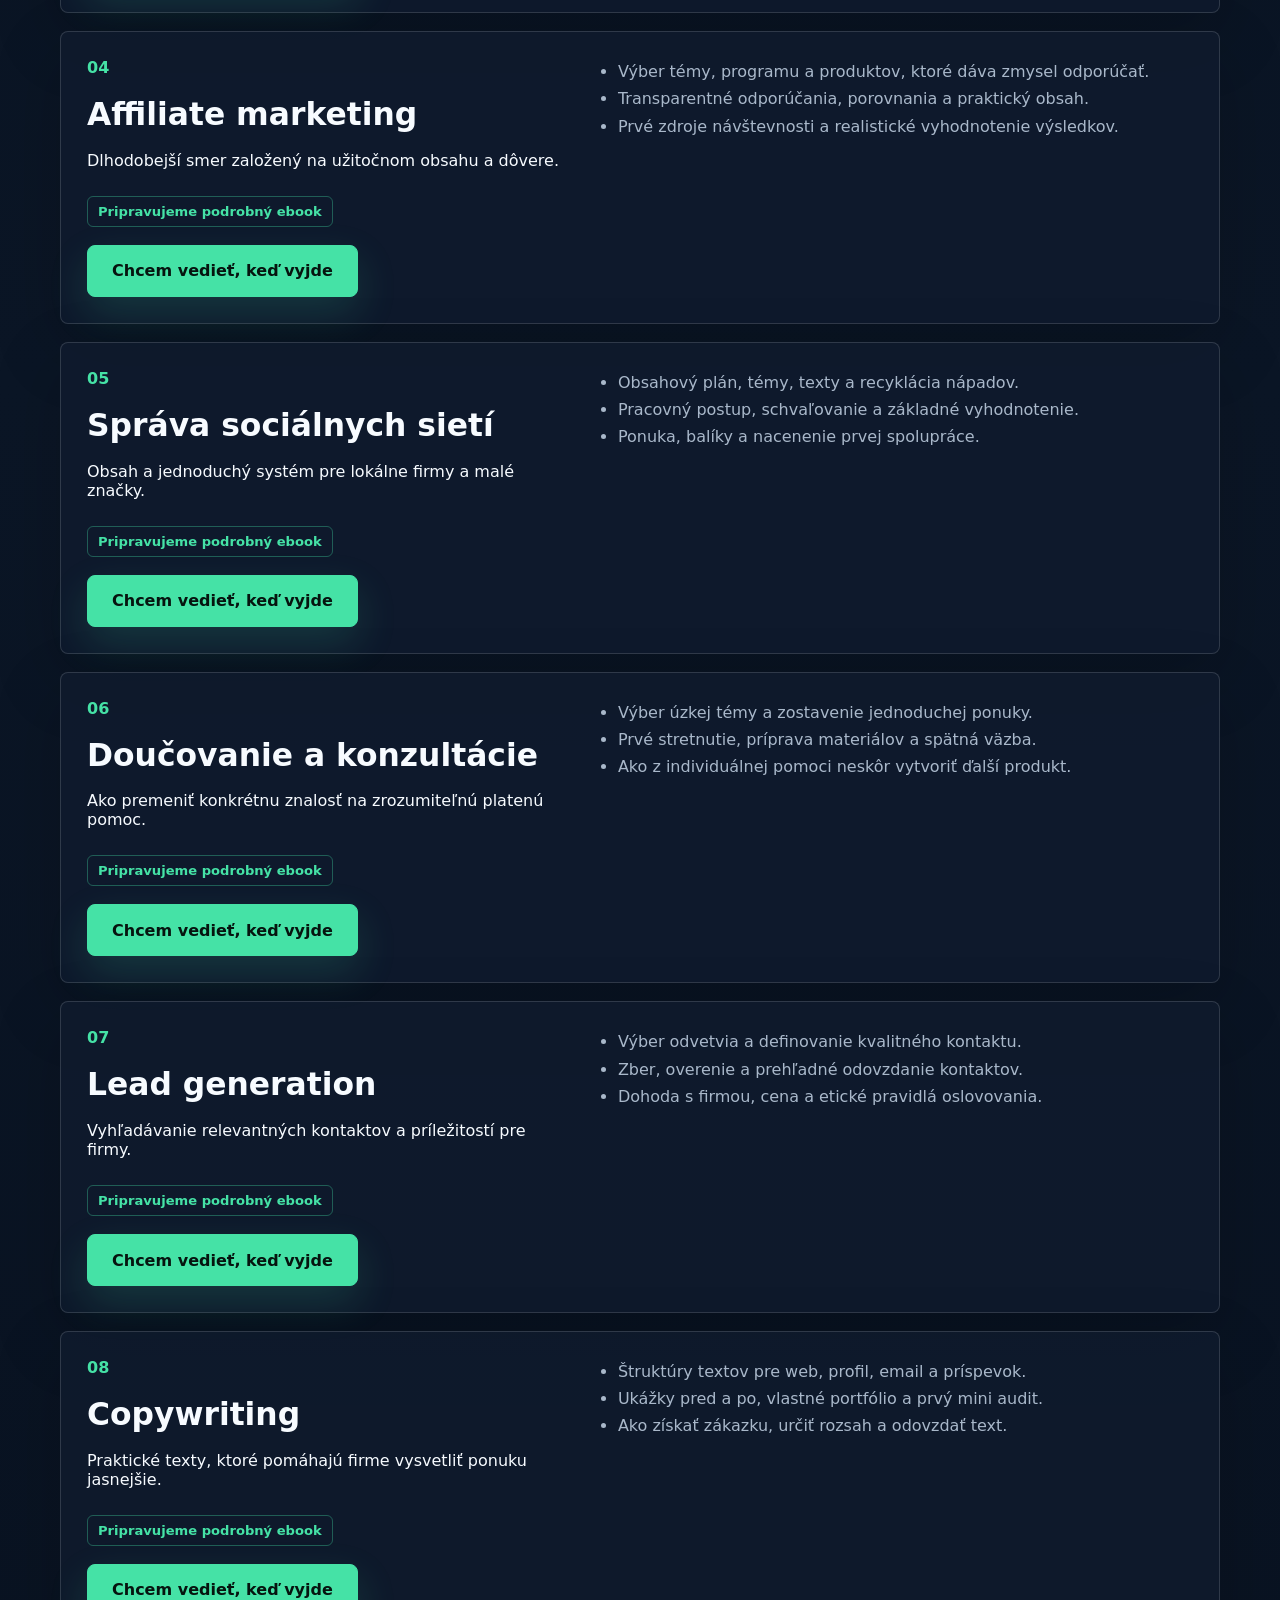
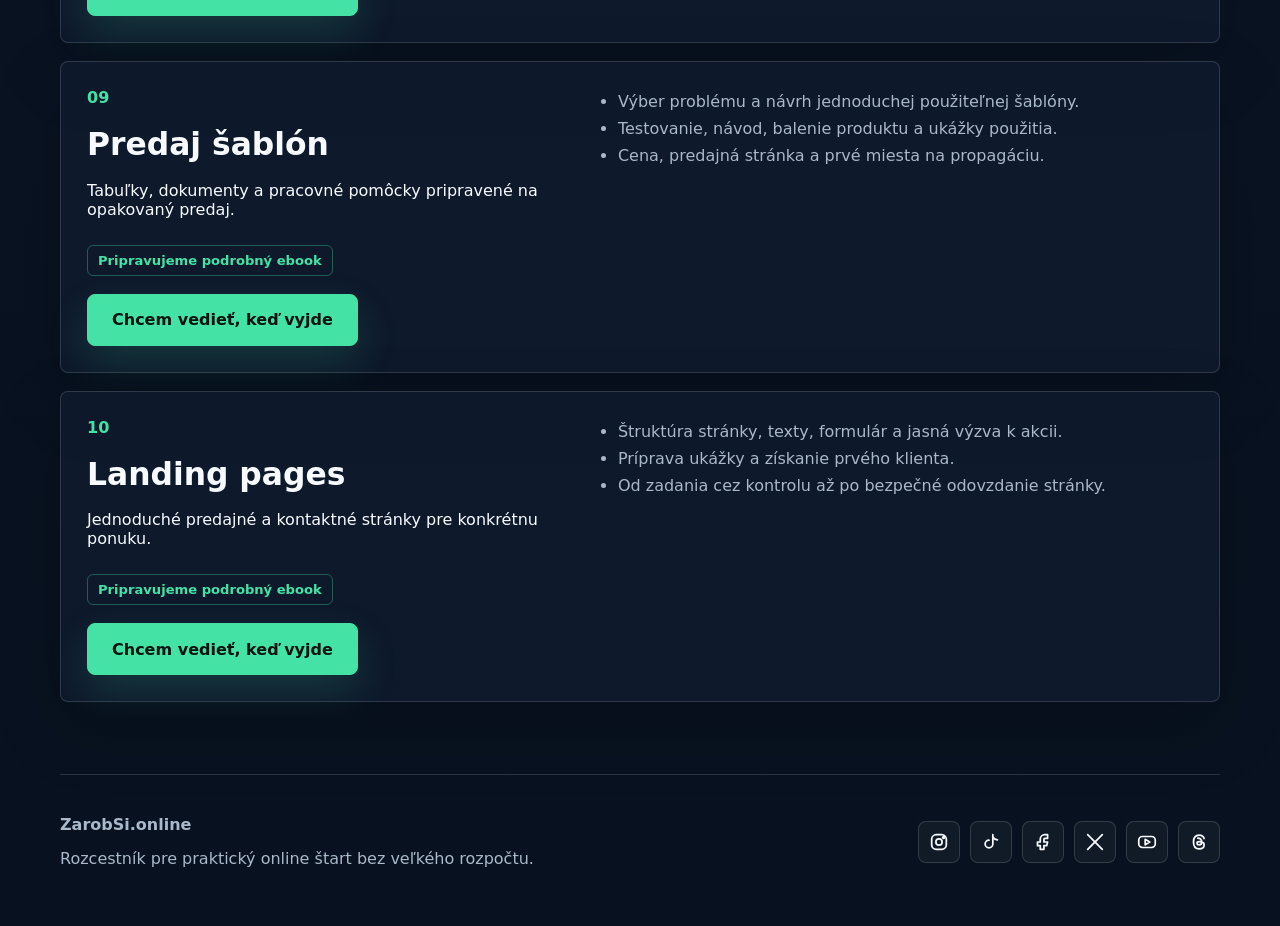
==== commit 6be05d30: "Add detailed ebook series roadmap" ====
--- a/kategorie.html
+++ b/kategorie.html
@@ -3,17 +3,17 @@
   <head>
     <meta charset="utf-8">
     <meta name="viewport" content="width=device-width, initial-scale=1">
-    <title>Smery jednoduchého online štartu | ZarobSi.online</title>
-    <meta name="description" content="Prehľad oblastí, z ktorých si začiatočník môže vybrať prvý malý online test bez veľkého rozpočtu a bez zbytočného chaosu.">
+    <title>10 pripravovaných ebookov o online zárobku | ZarobSi.online</title>
+    <meta name="description" content="Prehľad 10 smerov online zárobku. Každý smer postupne spracujeme ako samostatný podrobný ebook s postupmi, príkladmi, šablónami a pracovnými listami.">
     <meta name="robots" content="index, follow, max-snippet:-1, max-image-preview:large">
     <link rel="canonical" href="https://zarobsi.online/kategorie">
-    <meta property="og:title" content="Smery jednoduchého online štartu | ZarobSi.online">
-    <meta property="og:description" content="Vyber si oblasť, ktorú chceš neskôr rozpracovať do praktického balíka.">
+    <meta property="og:title" content="10 pripravovaných ebookov | ZarobSi.online">
+    <meta property="og:description" content="Každý smer online zárobku postupne spracujeme do samostatného praktického ebooku.">
     <meta property="og:type" content="website">
     <meta property="og:url" content="https://zarobsi.online/kategorie">
     <meta property="og:image" content="https://zarobsi.online/zarobsi-logo-clean-tube.png">
     <link rel="icon" href="/zarobsi-icon-clean-tube.png">
-    <link rel="stylesheet" href="styles.css">
+    <link rel="stylesheet" href="styles.css?v=20260714-ebook-series">
   </head>
   <body>
     <header class="nav">
@@ -23,106 +23,78 @@
       </a>
       <nav aria-label="Hlavná navigácia">
         <a href="/#obsah">Späť na ebook</a>
-        <a href="#sluzby-pre-male-firmy">Pomoc</a>
-        <a href="#digitalne-produkty">Produkt</a>
+        <a href="#sluzby-pre-male-firmy">Služby</a>
+        <a href="#digitalne-produkty">Produkty</a>
         <a href="#social">Siete</a>
       </nav>
     </header>
 
     <main>
       <section class="category-hero">
-        <p class="eyebrow">Budúce praktické balíky</p>
-        <h1>Smery, ktoré si vieš rozpracovať</h1>
-        <p class="lead">Toto je jednoduchý rozcestník pre ľudí, ktorých zaujme konkrétna oblasť. Nejde o veľké technické návody na prvý pohľad. Detailný postup, príklady a šablóny budú vždy až v samostatnom balíku.</p>
+        <p class="eyebrow">Séria praktických pokračovaní</p>
+        <h1>Každý z 10 smerov dostane vlastný podrobný ebook</h1>
+        <p class="lead">Ebook Online zárobok bez kapitálu je spoločný štart a rozcestník. Keď si vyberieš smer, samostatné pokračovanie ťa prevedie konkrétnym postupom, príkladmi, pracovnými listami, šablónami a plánom pre danú oblasť.</p>
+        <div class="trust-row" aria-label="Obsah pripravovaných ebookov">
+          <span>presný postup</span>
+          <span>reálne príklady</span>
+          <span>hotové šablóny</span>
+          <span>pracovné listy</span>
+        </div>
         <div class="hero__actions">
           <a class="button" href="/#cena">Pozrieť hlavný balík</a>
           <a class="button button--ghost" href="/">Späť na hlavnú stránku</a>
         </div>
       </section>
 
-      <section class="category-list" aria-label="Detail kategórií">
+      <section class="category-list" aria-label="Pripravované podrobné ebooky">
         <article class="category-detail" id="sluzby-pre-male-firmy">
-          <div>
-            <span>01</span>
-            <h2>Lokálna pomoc</h2>
-            <p>Praktický smer pre prvý test, pretože môže začať veľmi jednoducho a bez vlastného publika.</p>
-            <a class="button" href="/#cena">Pozrieť hlavný balík</a>
-          </div>
-          <ul>
-            <li>Pomoc s tým, aby niekto pôsobil jasnejšie, dôveryhodnejšie a použiteľnejšie online.</li>
-            <li>Vhodné pre malé lokálne podniky, živnostníkov a ľudí, ktorí nemajú čas riešiť detaily.</li>
-            <li>Budúci balík: ako nájsť vhodných ľudí, čo im poslať a ako pripraviť prvú jednoduchú ponuku.</li>
-          </ul>
+          <div><span>01</span><h2>Služby pre malé firmy</h2><p>Od prvého postrehu až po malú platenú zákazku pre lokálny podnik.</p><p class="coming-soon">Pripravujeme podrobný ebook</p><a class="button" href="mailto:onlinezarobsi@gmail.com?subject=Zaujem%20o%20ebook%20-%20Sluzby%20pre%20male%20firmy">Chcem vedieť, keď vyjde</a></div>
+          <ul><li>Ako vybrať vhodné firmy a nájsť konkrétny problém.</li><li>Mini audit, prvé oslovenie, cenotvorba a balíky služieb.</li><li>Šablóny správ, ponuky a odovzdania prvej zákazky.</li></ul>
         </article>
 
         <article class="category-detail" id="digitalne-produkty">
-          <div>
-            <span>02</span>
-            <h2>Malý produkt</h2>
-            <p>Jednoduchá pomôcka, tabuľka, návod alebo šablóna pre jeden konkrétny problém.</p>
-            <a class="button" href="/#cena">Pozrieť hlavný balík</a>
-          </div>
-          <ul>
-            <li>Prvá verzia môže byť malá, hlavne nech je praktická a zrozumiteľná.</li>
-            <li>Predaj sa dá riešiť jednoducho bez budovania veľkého e-shopu.</li>
-            <li>Budúci balík: výber témy, príprava prvej verzie, cena a jednoduché spustenie.</li>
-          </ul>
+          <div><span>02</span><h2>Digitálne produkty</h2><p>Ako vytvoriť malý produkt, ktorý rieši jeden konkrétny problém.</p><p class="coming-soon">Pripravujeme podrobný ebook</p><a class="button" href="mailto:onlinezarobsi@gmail.com?subject=Zaujem%20o%20ebook%20-%20Digitalne%20produkty">Chcem vedieť, keď vyjde</a></div>
+          <ul><li>Výber témy a overenie záujmu ešte pred dokončením.</li><li>Tvorba PDF, checklistu, tabuľky alebo jednoduchej šablóny.</li><li>Cena, predajná stránka, doručenie a prvé promo.</li></ul>
         </article>
 
         <article class="category-detail" id="kratke-videa">
-          <div>
-            <span>03</span>
-            <h2>Krátky obsah</h2>
-            <p>Jednoduché krátke formáty pre ľudí alebo značky, ktoré chcú byť viditeľnejšie, ale nemajú systém.</p>
-            <a class="button" href="/#cena">Pozrieť hlavný balík</a>
-          </div>
-          <ul>
-            <li>Jednoduché nápady, krátke texty, základná štruktúra a pravidelnejší výstup.</li>
-            <li>Vhodné pre menšie značky, lokálne služby a ľudí, ktorí nechcú začínať od nuly.</li>
-            <li>Budúci balík: praktické šablóny, návrhy tém a postup, ako si pripraviť prvé výstupy.</li>
-          </ul>
+          <div><span>03</span><h2>Krátke videá</h2><p>Praktický štart s krátkym obsahom pre firmy a menšie značky.</p><p class="coming-soon">Pripravujeme podrobný ebook</p><a class="button" href="mailto:onlinezarobsi@gmail.com?subject=Zaujem%20o%20ebook%20-%20Kratke%20videa">Chcem vedieť, keď vyjde</a></div>
+          <ul><li>Ukážkové videá, scenáre a jednoduchý pracovný postup.</li><li>Ako zostaviť balík a osloviť prvých klientov.</li><li>Od zadania cez úpravu až po odovzdanie výstupov.</li></ul>
         </article>
 
-        <article class="category-detail" id="odporucania">
-          <div>
-            <span>04</span>
-            <h2>Odporúčania</h2>
-            <p>Dlhodobejšia cesta cez užitočné porovnania, návody a vlastnú skúsenosť.</p>
-            <a class="button" href="/#cena">Pozrieť hlavný balík</a>
-          </div>
-          <ul>
-            <li>Nie je to najrýchlejší smer, ale vie fungovať cez dôveru a užitočný obsah.</li>
-            <li>Vhodné pre porovnania, návody a jednoduché vysvetlenia pre ľudí, ktorí sa nevedia rozhodnúť.</li>
-            <li>Budúci balík: výber témy, prvé články alebo príspevky a transparentné odporúčania.</li>
-          </ul>
+        <article class="category-detail" id="affiliate-marketing">
+          <div><span>04</span><h2>Affiliate marketing</h2><p>Dlhodobejší smer založený na užitočnom obsahu a dôvere.</p><p class="coming-soon">Pripravujeme podrobný ebook</p><a class="button" href="mailto:onlinezarobsi@gmail.com?subject=Zaujem%20o%20ebook%20-%20Affiliate%20marketing">Chcem vedieť, keď vyjde</a></div>
+          <ul><li>Výber témy, programu a produktov, ktoré dáva zmysel odporúčať.</li><li>Transparentné odporúčania, porovnania a praktický obsah.</li><li>Prvé zdroje návštevnosti a realistické vyhodnotenie výsledkov.</li></ul>
         </article>
 
         <article class="category-detail" id="socialne-siete">
-          <div>
-            <span>05</span>
-            <h2>Obsah pre značky</h2>
-            <p>Plány, texty a jednoduchá komunikácia pre menšie značky, ktoré chcú pôsobiť pravidelnejšie.</p>
-            <a class="button" href="/#cena">Pozrieť hlavný balík</a>
-          </div>
-          <ul>
-            <li>Jednoduchý obsahový plán, návrhy príspevkov, recyklácia nápadov a základné vyhodnotenie.</li>
-            <li>Vhodné pre lokálne podniky, živnostníkov a menšie projekty.</li>
-            <li>Budúci balík: témy, plánovanie, pracovný postup a nacenenie prvej pomoci.</li>
-          </ul>
+          <div><span>05</span><h2>Správa sociálnych sietí</h2><p>Obsah a jednoduchý systém pre lokálne firmy a malé značky.</p><p class="coming-soon">Pripravujeme podrobný ebook</p><a class="button" href="mailto:onlinezarobsi@gmail.com?subject=Zaujem%20o%20ebook%20-%20Sprava%20socialnych%20sieti">Chcem vedieť, keď vyjde</a></div>
+          <ul><li>Obsahový plán, témy, texty a recyklácia nápadov.</li><li>Pracovný postup, schvaľovanie a základné vyhodnotenie.</li><li>Ponuka, balíky a nacenenie prvej spolupráce.</li></ul>
         </article>
 
-        <article class="category-detail" id="weby-a-sablony">
-          <div>
-            <span>06</span>
-            <h2>Mini nástroje</h2>
-            <p>Jednoduché stránky, tabuľky, šablóny a malé pomôcky pre konkrétne použitie.</p>
-            <a class="button" href="/#cena">Pozrieť hlavný balík</a>
-          </div>
-          <ul>
-            <li>Dobré pre ľudí, ktorí radi skladajú praktické riešenia a jednoduché systémy.</li>
-            <li>Vhodné ako pomoc pre niekoho konkrétneho aj ako malý produkt.</li>
-            <li>Budúci balík: ako navrhnúť pomôcku, otestovať ju a pripraviť jednoduchú predajnú stránku.</li>
-          </ul>
+        <article class="category-detail" id="doučovanie-konzultacie">
+          <div><span>06</span><h2>Doučovanie a konzultácie</h2><p>Ako premeniť konkrétnu znalosť na zrozumiteľnú platenú pomoc.</p><p class="coming-soon">Pripravujeme podrobný ebook</p><a class="button" href="mailto:onlinezarobsi@gmail.com?subject=Zaujem%20o%20ebook%20-%20Doučovanie%20a%20konzultacie">Chcem vedieť, keď vyjde</a></div>
+          <ul><li>Výber úzkej témy a zostavenie jednoduchej ponuky.</li><li>Prvé stretnutie, príprava materiálov a spätná väzba.</li><li>Ako z individuálnej pomoci neskôr vytvoriť ďalší produkt.</li></ul>
+        </article>
+
+        <article class="category-detail" id="lead-generation">
+          <div><span>07</span><h2>Lead generation</h2><p>Vyhľadávanie relevantných kontaktov a príležitostí pre firmy.</p><p class="coming-soon">Pripravujeme podrobný ebook</p><a class="button" href="mailto:onlinezarobsi@gmail.com?subject=Zaujem%20o%20ebook%20-%20Lead%20generation">Chcem vedieť, keď vyjde</a></div>
+          <ul><li>Výber odvetvia a definovanie kvalitného kontaktu.</li><li>Zber, overenie a prehľadné odovzdanie kontaktov.</li><li>Dohoda s firmou, cena a etické pravidlá oslovovania.</li></ul>
+        </article>
+
+        <article class="category-detail" id="copywriting">
+          <div><span>08</span><h2>Copywriting</h2><p>Praktické texty, ktoré pomáhajú firme vysvetliť ponuku jasnejšie.</p><p class="coming-soon">Pripravujeme podrobný ebook</p><a class="button" href="mailto:onlinezarobsi@gmail.com?subject=Zaujem%20o%20ebook%20-%20Copywriting">Chcem vedieť, keď vyjde</a></div>
+          <ul><li>Štruktúry textov pre web, profil, email a príspevok.</li><li>Ukážky pred a po, vlastné portfólio a prvý mini audit.</li><li>Ako získať zákazku, určiť rozsah a odovzdať text.</li></ul>
+        </article>
+
+        <article class="category-detail" id="predaj-sablon">
+          <div><span>09</span><h2>Predaj šablón</h2><p>Tabuľky, dokumenty a pracovné pomôcky pripravené na opakovaný predaj.</p><p class="coming-soon">Pripravujeme podrobný ebook</p><a class="button" href="mailto:onlinezarobsi@gmail.com?subject=Zaujem%20o%20ebook%20-%20Predaj%20sablon">Chcem vedieť, keď vyjde</a></div>
+          <ul><li>Výber problému a návrh jednoduchej použiteľnej šablóny.</li><li>Testovanie, návod, balenie produktu a ukážky použitia.</li><li>Cena, predajná stránka a prvé miesta na propagáciu.</li></ul>
+        </article>
+
+        <article class="category-detail" id="landing-pages">
+          <div><span>10</span><h2>Landing pages</h2><p>Jednoduché predajné a kontaktné stránky pre konkrétnu ponuku.</p><p class="coming-soon">Pripravujeme podrobný ebook</p><a class="button" href="mailto:onlinezarobsi@gmail.com?subject=Zaujem%20o%20ebook%20-%20Landing%20pages">Chcem vedieť, keď vyjde</a></div>
+          <ul><li>Štruktúra stránky, texty, formulár a jasná výzva k akcii.</li><li>Príprava ukážky a získanie prvého klienta.</li><li>Od zadania cez kontrolu až po bezpečné odovzdanie stránky.</li></ul>
         </article>
       </section>
     </main>
--- a/styles.css
+++ b/styles.css
@@ -457,6 +457,17 @@
   margin-top: 18px;
 }
 
+.category-detail .coming-soon {
+  display: inline-flex;
+  margin: 8px 0 0;
+  padding: 7px 10px;
+  border: 1px solid rgba(69, 226, 166, 0.34);
+  border-radius: 6px;
+  color: var(--accent);
+  font-size: 0.82rem;
+  font-weight: 700;
+}
+
 footer {
   display: flex;
   align-items: center;
@@ -612,9 +623,9 @@
   max-width: 680px;
   margin-bottom: 22px;
   color: #ffffff;
-  font-size: 3.55rem;
+  font-size: 3.2rem;
   font-weight: 720;
-  line-height: 1.03;
+  line-height: 1.06;
 }
 
 .home .hero .lead {
@@ -677,45 +688,40 @@
 }
 
 .home .product-card {
-  gap: 12px;
-}
-
-.home .book {
-  min-height: 390px;
-  padding: 34px;
-  border-color: rgba(255, 255, 255, 0.26);
-  background: #f6f0e7;
+  display: grid;
+  justify-items: center;
+  gap: 14px;
+  margin: 0;
+}
+
+.home .ebook-cover {
+  display: block;
+  width: min(100%, 350px);
+  height: auto;
+  aspect-ratio: 210 / 297;
+  object-fit: cover;
+  border: 1px solid rgba(255, 255, 255, 0.22);
   box-shadow: 0 32px 70px rgba(0, 0, 0, 0.32);
 }
 
-.home .book span {
-  margin-bottom: 62px;
-  background: #14765d;
-}
-
-.home .book h2 {
-  margin-bottom: 14px;
-  font-size: 2.15rem;
-}
-
-.home .book p {
-  margin-bottom: 22px;
-  line-height: 1.62;
-}
-
-.home .book-price {
+.home .product-card figcaption {
+  display: flex;
+  align-items: center;
+  justify-content: space-between;
+  width: min(100%, 350px);
+  color: #b9c7c1;
+  font-size: 0.9rem;
+}
+
+.home .product-card figcaption span:last-child {
   display: flex;
   align-items: baseline;
-  gap: 12px;
-}
-
-.home .book-price s {
-  color: #718078;
-}
-
-.home .book-price strong {
-  color: #0f6e53;
-  font-size: 1.6rem;
+  gap: 9px;
+}
+
+.home .product-card figcaption strong {
+  color: var(--home-accent);
+  font-size: 1.08rem;
 }
 
 .home .value-band {
@@ -788,6 +794,48 @@
 
 .home .section--ink p {
   color: #bfcbc5;
+}
+
+.home .pdf-preview-grid {
+  display: grid;
+  grid-template-columns: repeat(3, minmax(0, 1fr));
+  gap: 24px;
+  align-items: start;
+}
+
+.home .pdf-preview-grid figure {
+  margin: 0;
+}
+
+.home .pdf-preview-grid img {
+  display: block;
+  width: 100%;
+  height: auto;
+  aspect-ratio: 210 / 297;
+  object-fit: cover;
+  border: 1px solid rgba(255, 255, 255, 0.18);
+  background: #ffffff;
+  box-shadow: 0 20px 44px rgba(0, 0, 0, 0.24);
+}
+
+.home .pdf-preview-grid figcaption {
+  display: grid;
+  gap: 5px;
+  padding-top: 16px;
+}
+
+.home .pdf-preview-grid figcaption strong {
+  color: #ffffff;
+}
+
+.home .pdf-preview-grid figcaption span {
+  color: #aebcb6;
+  font-size: 0.9rem;
+  line-height: 1.45;
+}
+
+.home .preview-cta {
+  margin-top: 34px;
 }
 
 .home .simple-fit {
@@ -954,6 +1002,18 @@
   content: "→";
 }
 
+.home .category-series-note {
+  margin: 24px 0 0;
+  padding: 18px 20px;
+  border-left: 3px solid var(--home-accent);
+  background: #ffffff;
+  color: var(--home-muted);
+}
+
+.home .category-series-note strong {
+  color: var(--home-ink);
+}
+
 .home .price-box {
   display: grid;
   grid-template-columns: 1fr auto;
@@ -1058,7 +1118,8 @@
   }
 
   .home .hero h1 {
-    font-size: 2.45rem;
+    font-size: 2.25rem;
+    line-height: 1.08;
   }
 
   .home .hero .lead {
@@ -1074,12 +1135,8 @@
     width: 100%;
   }
 
-  .home .book {
-    min-height: 315px;
-  }
-
-  .home .book span {
-    margin-bottom: 42px;
+  .home .ebook-cover {
+    width: min(100%, 330px);
   }
 
   .home .value-grid {
@@ -1107,6 +1164,22 @@
   .home .deliverables,
   .home .category-links {
     grid-template-columns: 1fr;
+  }
+
+  .home .pdf-preview-grid {
+    grid-template-columns: repeat(3, minmax(260px, 78vw));
+    overflow-x: auto;
+    padding: 4px 0 18px;
+    scroll-snap-type: x mandatory;
+    scrollbar-width: none;
+  }
+
+  .home .pdf-preview-grid::-webkit-scrollbar {
+    display: none;
+  }
+
+  .home .pdf-preview-grid figure {
+    scroll-snap-align: start;
   }
 
   .home .deliverables article {
